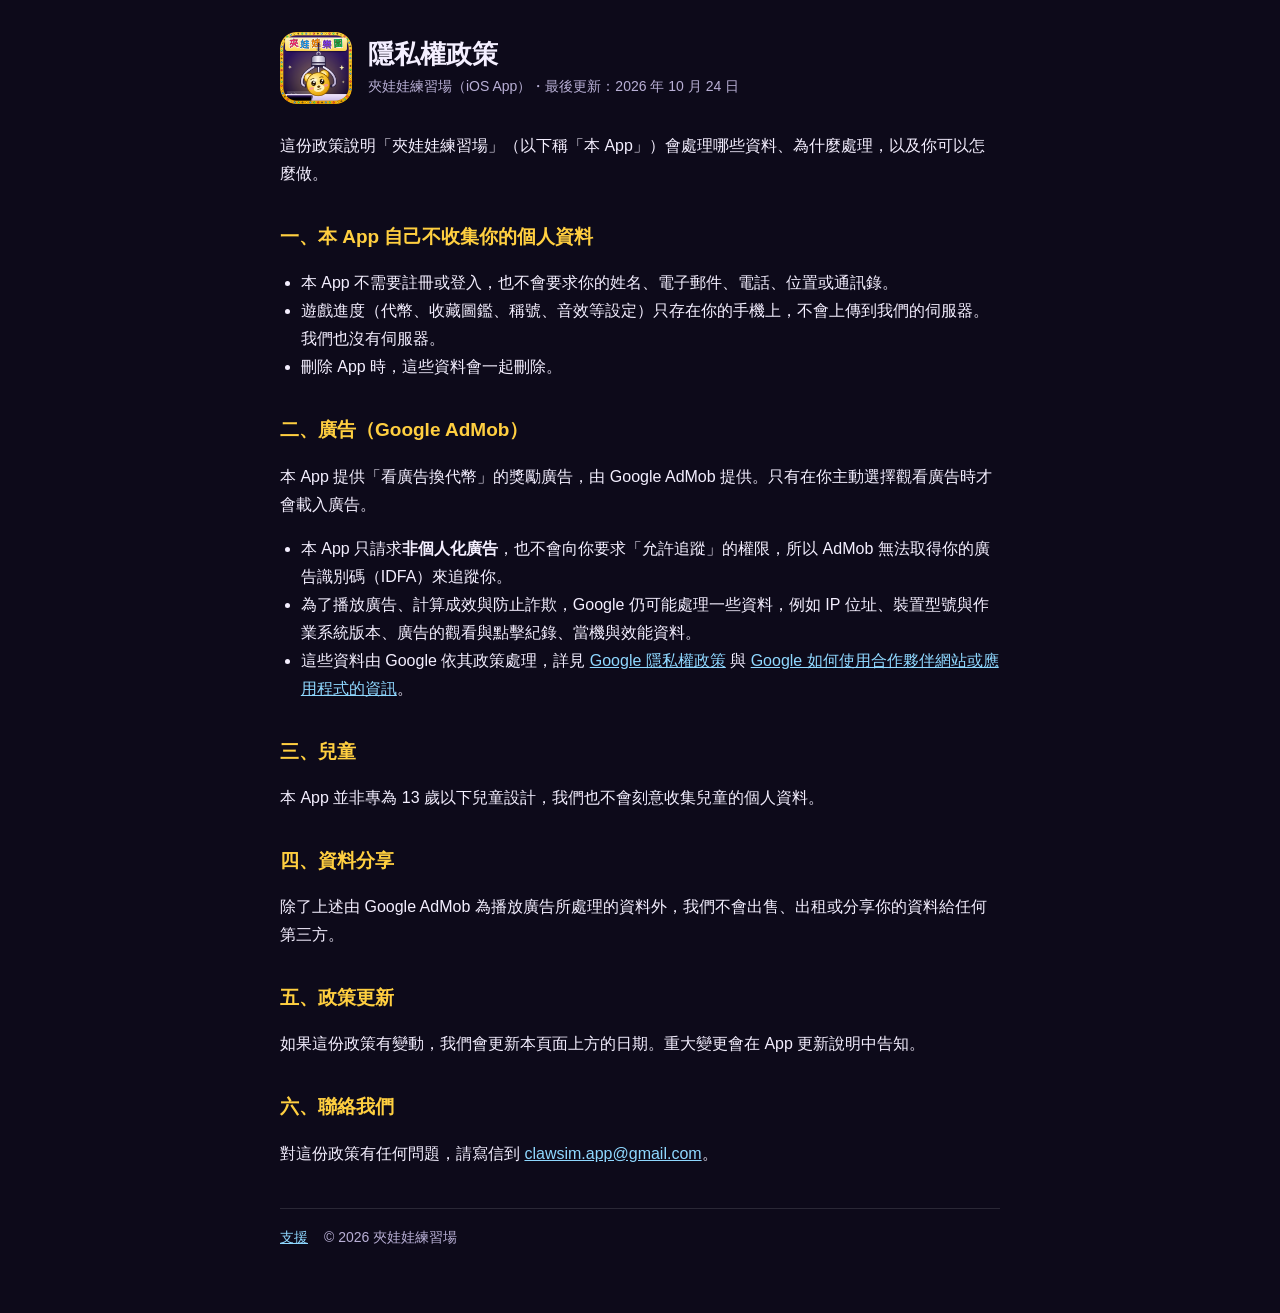
==== privacy.html @ 920d485a "Support page, privacy policy and app-ads.txt for 夾娃娃練習場" ====
<!doctype html>
<html lang="zh-Hant">
<head>
<meta charset="utf-8">
<meta name="viewport" content="width=device-width, initial-scale=1">
<title>夾娃娃練習場｜隱私權政策</title>
<meta name="description" content="夾娃娃練習場 App 的隱私權政策">
<link rel="stylesheet" href="style.css">
<link rel="icon" href="icon.png">
</head>
<body>
<main>
  <header>
    <img src="icon.png" alt="夾娃娃練習場的圖示">
    <div>
      <h1>隱私權政策</h1>
      <p>夾娃娃練習場（iOS App）・最後更新：2026 年 10 月 24 日</p>
    </div>
  </header>

  <p>這份政策說明「夾娃娃練習場」（以下稱「本 App」）會處理哪些資料、為什麼處理，以及你可以怎麼做。</p>

  <h2>一、本 App 自己不收集你的個人資料</h2>
  <ul>
    <li>本 App 不需要註冊或登入，也不會要求你的姓名、電子郵件、電話、位置或通訊錄。</li>
    <li>遊戲進度（代幣、收藏圖鑑、稱號、音效等設定）只存在你的手機上，不會上傳到我們的伺服器。我們也沒有伺服器。</li>
    <li>刪除 App 時，這些資料會一起刪除。</li>
  </ul>

  <h2>二、廣告（Google AdMob）</h2>
  <p>本 App 提供「看廣告換代幣」的獎勵廣告，由 Google AdMob 提供。只有在你主動選擇觀看廣告時才會載入廣告。</p>
  <ul>
    <li>本 App 只請求<b>非個人化廣告</b>，也不會向你要求「允許追蹤」的權限，所以 AdMob 無法取得你的廣告識別碼（IDFA）來追蹤你。</li>
    <li>為了播放廣告、計算成效與防止詐欺，Google 仍可能處理一些資料，例如 IP 位址、裝置型號與作業系統版本、廣告的觀看與點擊紀錄、當機與效能資料。</li>
    <li>這些資料由 Google 依其政策處理，詳見 <a href="https://policies.google.com/privacy">Google 隱私權政策</a> 與 <a href="https://policies.google.com/technologies/partner-sites">Google 如何使用合作夥伴網站或應用程式的資訊</a>。</li>
  </ul>

  <h2>三、兒童</h2>
  <p>本 App 並非專為 13 歲以下兒童設計，我們也不會刻意收集兒童的個人資料。</p>

  <h2>四、資料分享</h2>
  <p>除了上述由 Google AdMob 為播放廣告所處理的資料外，我們不會出售、出租或分享你的資料給任何第三方。</p>

  <h2>五、政策更新</h2>
  <p>如果這份政策有變動，我們會更新本頁面上方的日期。重大變更會在 App 更新說明中告知。</p>

  <h2>六、聯絡我們</h2>
  <p>對這份政策有任何問題，請寫信到 <a href="mailto:clawsim.app@gmail.com">clawsim.app@gmail.com</a>。</p>

  <nav><a href="index.html">支援</a><span class="dim">© 2026 夾娃娃練習場</span></nav>
</main>
</body>
</html>
---- style.css ----
:root {
  --night: #0d0a1a;
  --card: #1a1433;
  --ink: #f4efff;
  --ink-dim: #b9b0d6;
  --gold: #ffcf40;
  --pink: #ff4f8b;
  --line: rgba(255, 255, 255, .12);
}
* { box-sizing: border-box; }
html { background: var(--night); color: var(--ink); }
body {
  margin: 0; padding: 32px 16px 64px;
  font: 16px/1.75 -apple-system, "PingFang TC", "Noto Sans TC", "Microsoft JhengHei", sans-serif;
}
main { max-width: 720px; margin: 0 auto; }
header { display: flex; align-items: center; gap: 16px; margin-bottom: 28px; }
header img { width: 72px; height: 72px; border-radius: 16px; flex: none; }
h1 { margin: 0; font-size: 26px; line-height: 1.3; }
header p { margin: 2px 0 0; color: var(--ink-dim); font-size: 14px; }
h2 { margin: 32px 0 8px; font-size: 19px; color: var(--gold); }
p, li { color: var(--ink); }
ul { padding-left: 1.3em; }
a { color: #8fd8ff; }
.card { background: var(--card); border: 1px solid var(--line); border-radius: 14px; padding: 18px 20px; margin: 16px 0; }
.dim { color: var(--ink-dim); font-size: 14px; }
nav { margin-top: 40px; padding-top: 16px; border-top: 1px solid var(--line); font-size: 14px; color: var(--ink-dim); }
nav a { margin-right: 16px; }
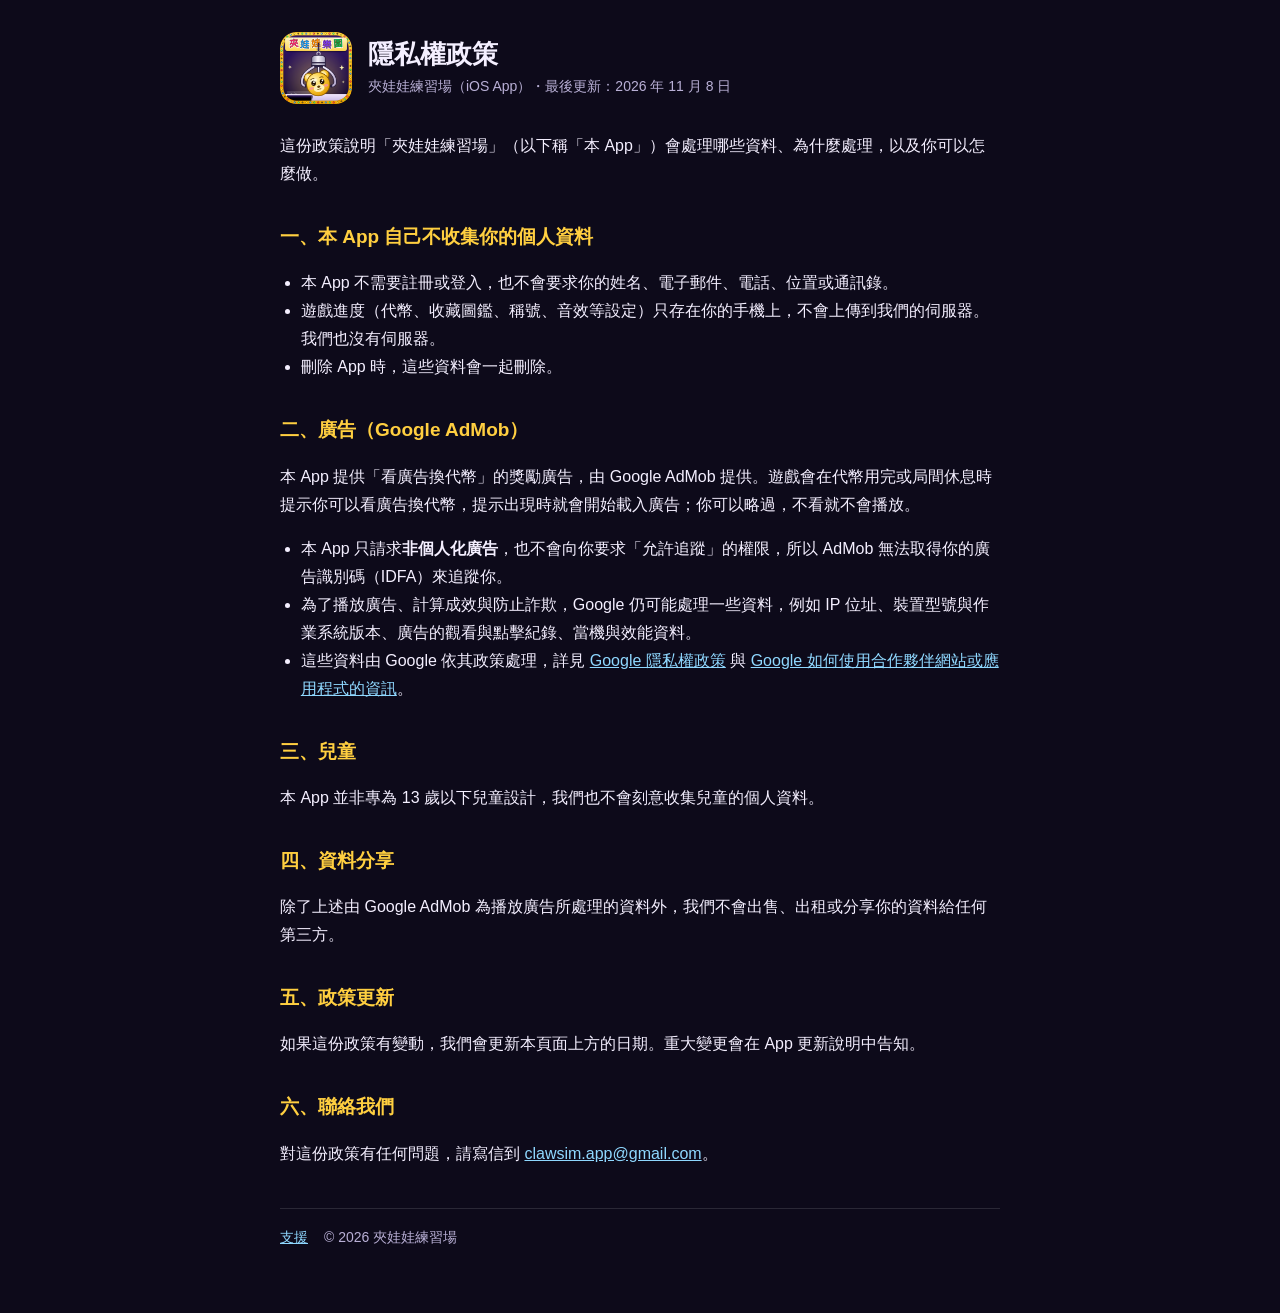
==== commit d8b3db13: "Update FAQ and privacy policy for 1.0.3" ====
--- a/privacy.html
+++ b/privacy.html
@@ -14,7 +14,7 @@
     <img src="icon.png" alt="夾娃娃練習場的圖示">
     <div>
       <h1>隱私權政策</h1>
-      <p>夾娃娃練習場（iOS App）・最後更新：2026 年 10 月 24 日</p>
+      <p>夾娃娃練習場（iOS App）・最後更新：2026 年 11 月 8 日</p>
     </div>
   </header>
 
@@ -28,7 +28,7 @@
   </ul>
 
   <h2>二、廣告（Google AdMob）</h2>
-  <p>本 App 提供「看廣告換代幣」的獎勵廣告，由 Google AdMob 提供。只有在你主動選擇觀看廣告時才會載入廣告。</p>
+  <p>本 App 提供「看廣告換代幣」的獎勵廣告，由 Google AdMob 提供。遊戲會在代幣用完或局間休息時提示你可以看廣告換代幣，提示出現時就會開始載入廣告；你可以略過，不看就不會播放。</p>
   <ul>
     <li>本 App 只請求<b>非個人化廣告</b>，也不會向你要求「允許追蹤」的權限，所以 AdMob 無法取得你的廣告識別碼（IDFA）來追蹤你。</li>
     <li>為了播放廣告、計算成效與防止詐欺，Google 仍可能處理一些資料，例如 IP 位址、裝置型號與作業系統版本、廣告的觀看與點擊紀錄、當機與效能資料。</li>
